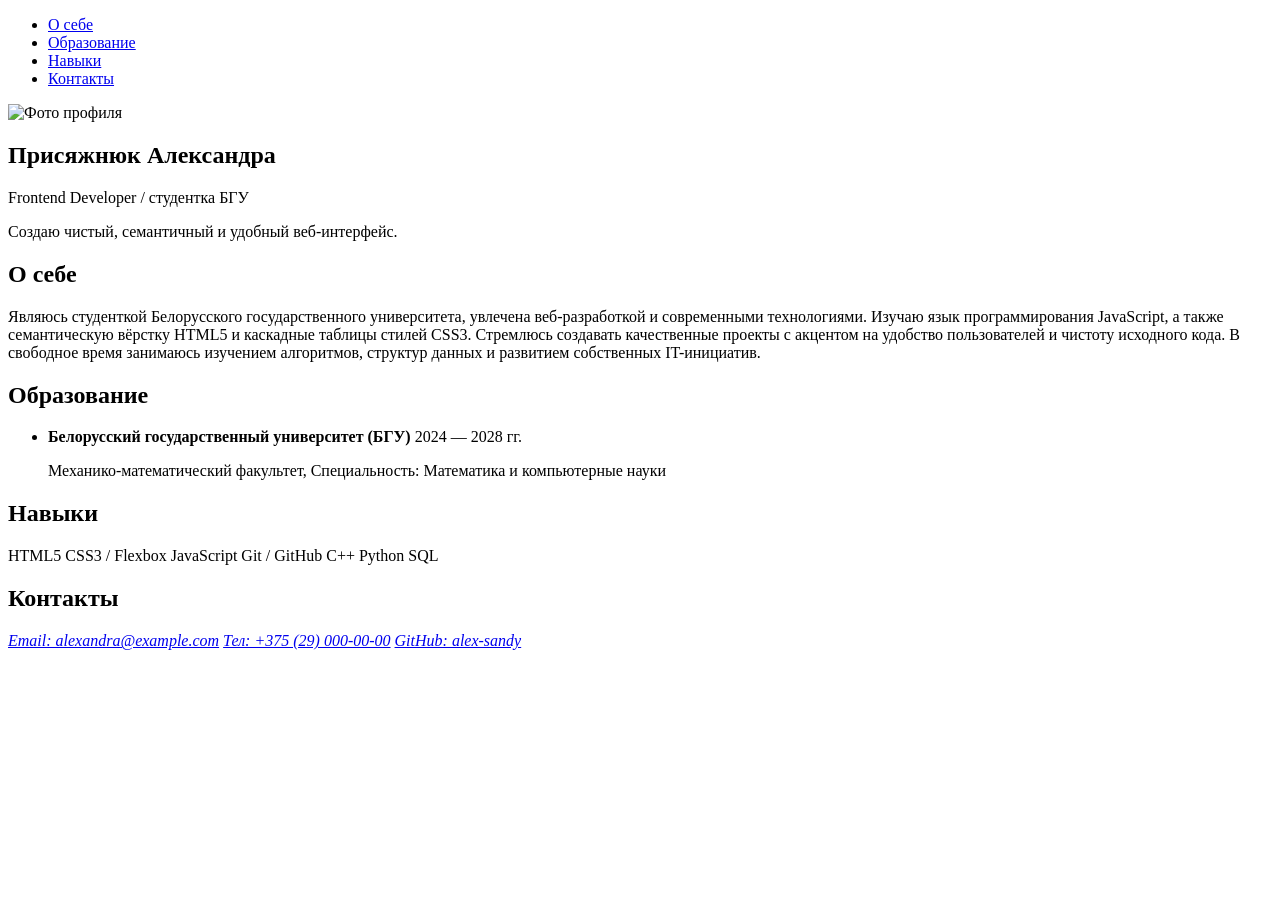
==== task1/index.html @ 9f96651b "task 1" ====
<!DOCTYPE html>
<html lang="ru">
<head>
    <meta charset="UTF-8">
    <meta name="viewport" content="width=device-width, initial-scale=1.0">
    <title>Резюме — Присяжнюк Александра</title>
    <link rel="stylesheet" href="style.css">
</head>
<body>

    <header class="header">
        <nav class="nav">
            <ul class="nav-list">
                <li><a href="#about">О себе</a></li>
                <li><a href="#education">Образование</a></li>
                <li><a href="#skills">Навыки</a></li>
                <li><a href="#contacts">Контакты</a></li>
            </ul>
        </nav>
        
        <section class="profile-header">
            <img src="https://i.pravatar.cc/300" alt="Фото профиля" class="avatar">
            <div class="header-text">
                <h1>Присяжнюк Александра</h1>
                <p class="subtitle">Frontend Developer / студентка БГУ</p>
                <p class="slogan">Создаю чистый, семантичный и удобный веб-интерфейс.</p>
            </div>
        </section>
    </header>

    <main class="main-content">
        <section id="about" class="card">
            <h2>О себе</h2>
            <article>
                <p>
                    Являюсь студенткой Белорусского государственного университета, увлечена веб-разработкой и современными технологиями. 
                    Изучаю язык программирования JavaScript, а также семантическую вёрстку HTML5 и каскадные таблицы стилей CSS3. 
                    Стремлюсь создавать качественные проекты с акцентом на удобство пользователей и чистоту исходного кода. 
                    В свободное время занимаюсь изучением алгоритмов, структур данных и развитием собственных IT-инициатив.
                </p>
            </article>
        </section>

        <section id="education" class="card">
            <h2>Образование</h2>
            <ul class="education-list">
                <li class="edu-item">
                    <strong>Белорусский государственный университет (БГУ)</strong>
                    <span>2024 — 2028 гг.</span>
                    <p>Механико-математический факультет, Специальность: Математика и компьютерные науки</p>
                </li>
            </ul>
        </section>

        <section id="skills" class="card">
            <h2>Навыки</h2>
            <div class="skills-container">
                <span class="skill">HTML5</span>
                <span class="skill">CSS3 / Flexbox</span>
                <span class="skill">JavaScript</span>
                <span class="skill">Git / GitHub</span>
                <span class="skill">C++</span>
                <span class="skill">Python</span>
                <span class="skill">SQL</span>
            </div>
        </section>
    </main>

    <footer id="contacts" class="footer">
        <h2>Контакты</h2>
        <address class="contacts-list">
            <a href="mailto:alexandra@example.com" class="contact-link">Email: alexandra@example.com</a>
            <a href="tel:+375290000000" class="contact-link">Тел: +375 (29) 000-00-00</a>
            <a href="https://github.com/alex-sandy" target="_blank" rel="noopener noreferrer" class="contact-link">GitHub: alex-sandy</a>
        </address>
    </footer>

</body>
</html>
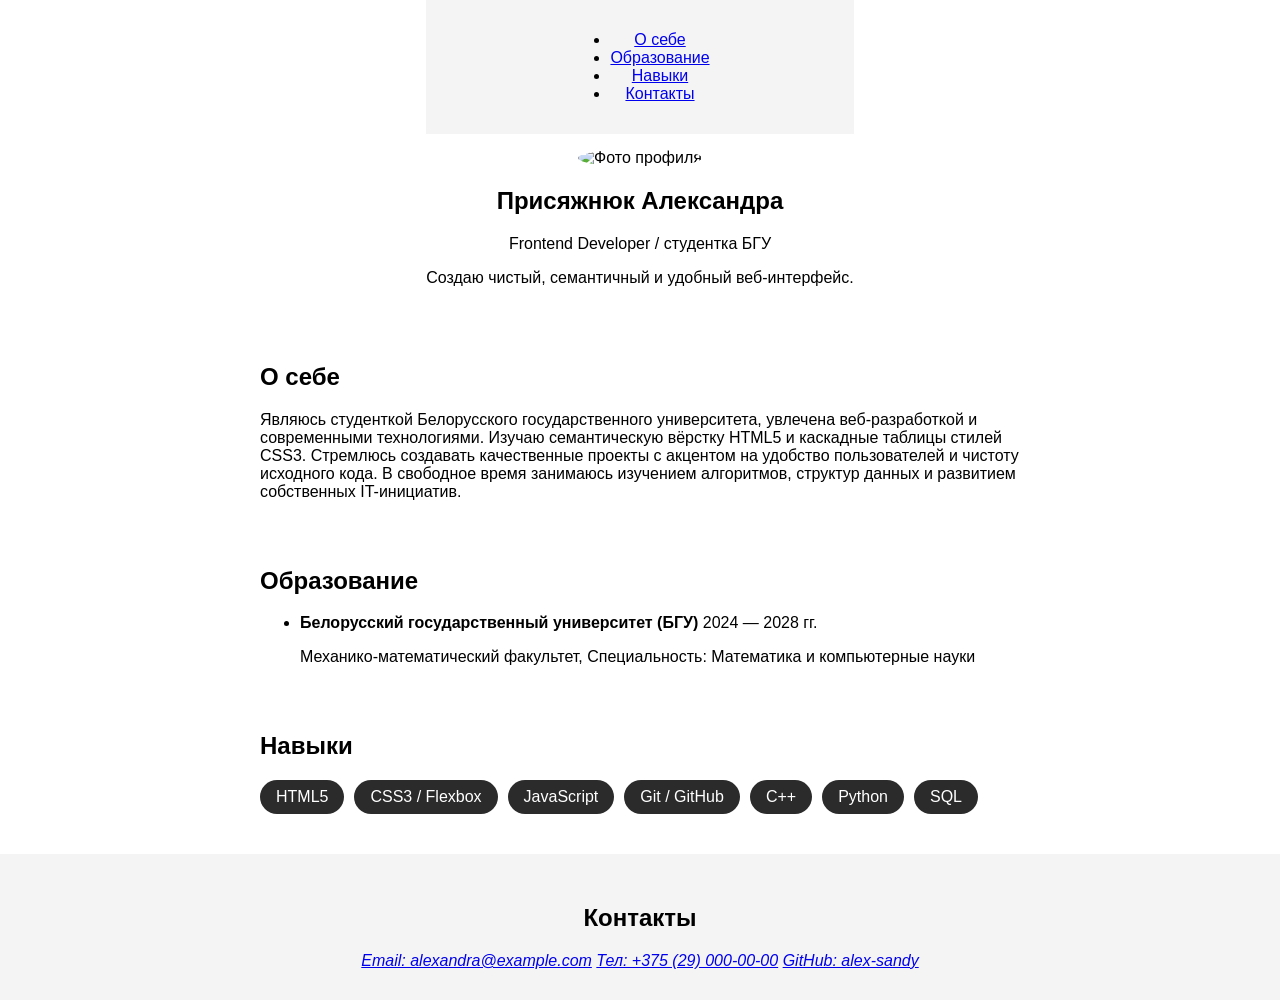
==== commit 1fbfaaea: "task 3" ====
--- a/task1/index.html
+++ b/task1/index.html
@@ -34,7 +34,7 @@
             <article>
                 <p>
                     Являюсь студенткой Белорусского государственного университета, увлечена веб-разработкой и современными технологиями. 
-                    Изучаю язык программирования JavaScript, а также семантическую вёрстку HTML5 и каскадные таблицы стилей CSS3. 
+                    Изучаю семантическую вёрстку HTML5 и каскадные таблицы стилей CSS3. 
                     Стремлюсь создавать качественные проекты с акцентом на удобство пользователей и чистоту исходного кода. 
                     В свободное время занимаюсь изучением алгоритмов, структур данных и развитием собственных IT-инициатив.
                 </p>
--- a/task1/style.css
+++ b/task1/style.css
@@ -0,0 +1,92 @@
+/* Глобальный сброс и обязательное свойство */
+* {
+    box-sizing: border-box;
+}
+
+body {
+    font-family: Arial, sans-serif;
+    margin: 0;
+    padding: 0;
+    display: flex;
+    flex-direction: column;
+    align-items: center; /* Центрируем весь контент по горизонтали */
+    gap: 40px; /* Отступы между крупными секциями */
+}
+
+/* Навигация */
+nav {
+    display: flex;
+    justify-content: center; /* Выравнивание ссылок по центру */
+    gap: 20px;
+    padding: 15px;
+    width: 100%;
+    background-color: #f4f4f4;
+}
+
+/* Шапка с фото */
+header {
+    display: flex;
+    flex-direction: column; /* Элементы идут сверху вниз */
+    align-items: center;
+    text-align: center;
+    gap: 15px;
+    padding: 0 20px;
+}
+
+.avatar {
+    border-radius: 50%;
+    width: 200px;
+    height: 200px;
+}
+
+/* Основной контент */
+main {
+    display: flex;
+    flex-direction: column;
+    gap: 30px;
+    max-width: 800px;
+    width: 100%;
+    padding: 0 20px;
+}
+
+/* Навыки (чипсы/пилюли) */
+.skills-container {
+    display: flex;
+    flex-wrap: wrap; /* Разрешаем перенос на новую строку, если не влезают */
+    gap: 10px;
+}
+
+.skill {
+    background-color: #2b2b2b;
+    color: white;
+    padding: 8px 16px;
+    border-radius: 20px; /* Делаем форму пилюли */
+}
+
+/* Контакты в футере */
+footer {
+    display: flex;
+    flex-direction: column;
+    align-items: center;
+    width: 100%;
+    background-color: #f4f4f4;
+    padding: 30px 0;
+}
+
+.contacts-links {
+    display: flex;
+    justify-content: center;
+    gap: 30px;
+}
+
+.contacts-links a {
+    text-decoration: none;
+    color: #333;
+    font-weight: bold;
+}
+
+/* Обязательный hover-эффект для ссылок */
+.contacts-links a:hover {
+    color: #007bff;
+    text-decoration: underline;
+}
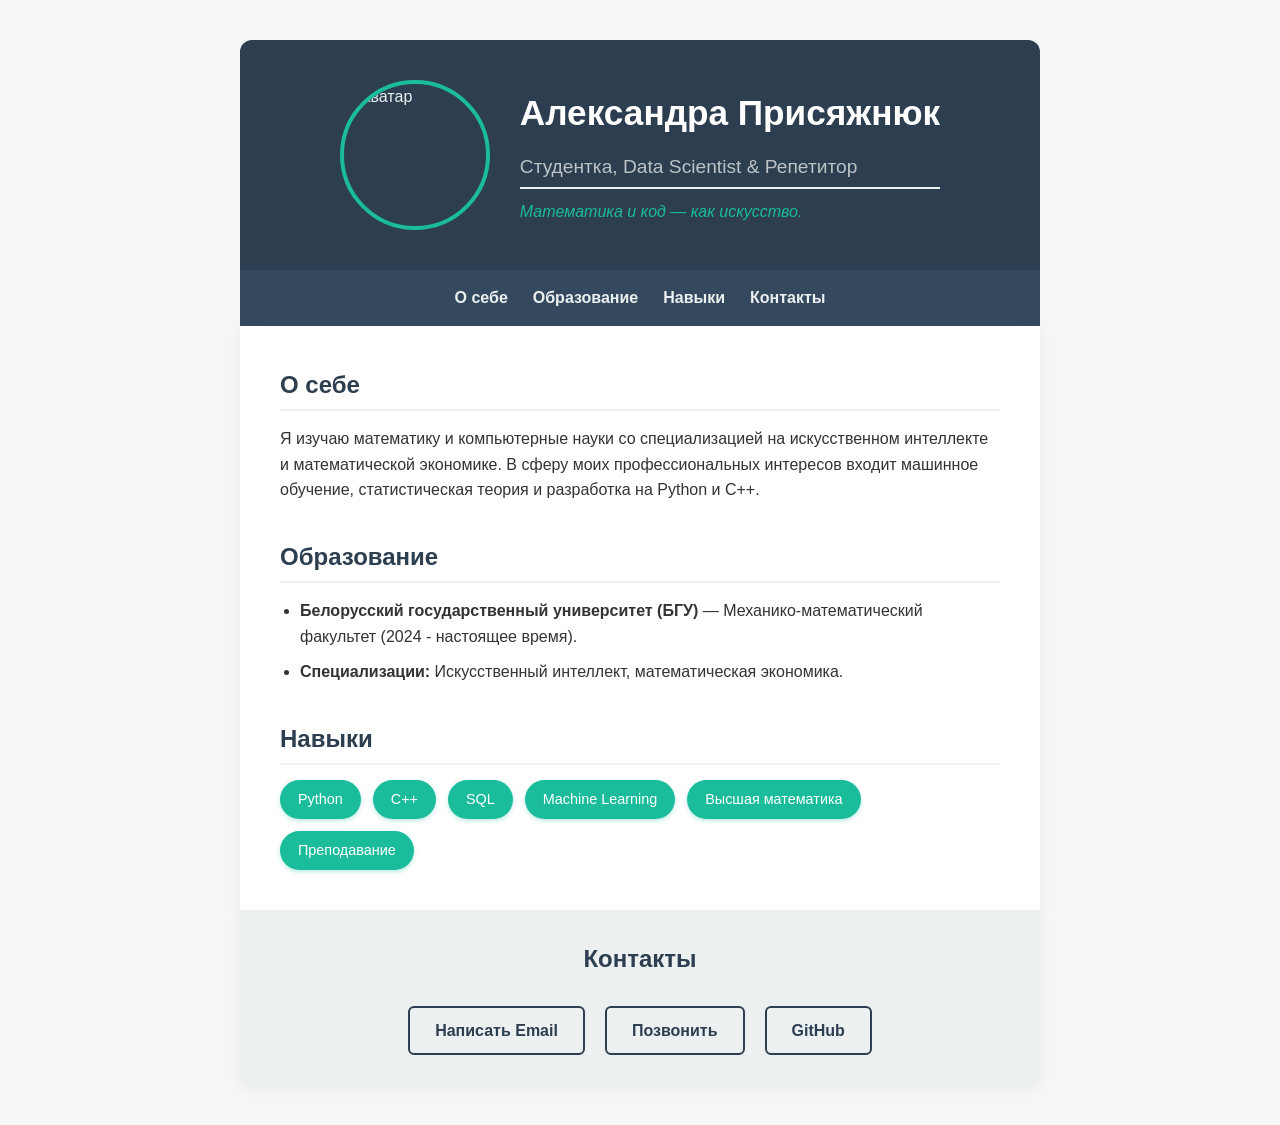
==== commit 3548a196: "task 1 improve" ====
--- a/task1/index.html
+++ b/task1/index.html
@@ -1,79 +1,71 @@
 <!DOCTYPE html>
 <html lang="ru">
 <head>
-    <meta charset="UTF-8">
-    <meta name="viewport" content="width=device-width, initial-scale=1.0">
-    <title>Резюме — Присяжнюк Александра</title>
+    <meta charset="utf-8">
+    <meta name="viewport" content="width=device-width, initial-scale=1">
+    <title>Резюме - Александра Присяжнюк</title>
     <link rel="stylesheet" href="style.css">
 </head>
 <body>
-
-    <header class="header">
-        <nav class="nav">
-            <ul class="nav-list">
-                <li><a href="#about">О себе</a></li>
-                <li><a href="#education">Образование</a></li>
-                <li><a href="#skills">Навыки</a></li>
-                <li><a href="#contacts">Контакты</a></li>
-            </ul>
-        </nav>
-        
-        <section class="profile-header">
-            <img src="https://i.pravatar.cc/300" alt="Фото профиля" class="avatar">
-            <div class="header-text">
-                <h1>Присяжнюк Александра</h1>
-                <p class="subtitle">Frontend Developer / студентка БГУ</p>
-                <p class="slogan">Создаю чистый, семантичный и удобный веб-интерфейс.</p>
-            </div>
-        </section>
+    <!-- Шапка резюме -->
+    <header id="top">
+        <img src="https://i.pravatar.cc/300?img=47" alt="Аватар" class="avatar">
+        <div class="header-text">
+            <h1>Александра Присяжнюк</h1>
+            <h2>Студентка, Data Scientist & Репетитор</h2>
+            <p class="slogan">Математика и код — как искусство.</p>
+        </div>
     </header>
 
-    <main class="main-content">
-        <section id="about" class="card">
+    <!-- Навигация -->
+    <nav>
+        <a href="#about">О себе</a>
+        <a href="#education">Образование</a>
+        <a href="#skills">Навыки</a>
+        <a href="#contacts">Контакты</a>
+    </nav>
+
+    <!-- Основной контент -->
+    <main>
+        <!-- Блок О себе -->
+        <section id="about">
             <h2>О себе</h2>
             <article>
-                <p>
-                    Являюсь студенткой Белорусского государственного университета, увлечена веб-разработкой и современными технологиями. 
-                    Изучаю семантическую вёрстку HTML5 и каскадные таблицы стилей CSS3. 
-                    Стремлюсь создавать качественные проекты с акцентом на удобство пользователей и чистоту исходного кода. 
-                    В свободное время занимаюсь изучением алгоритмов, структур данных и развитием собственных IT-инициатив.
-                </p>
+                <p>Я изучаю математику и компьютерные науки со специализацией на искусственном интеллекте и математической экономике. В сферу моих профессиональных интересов входит машинное обучение, статистическая теория и разработка на Python и C++.</p>
             </article>
         </section>
 
-        <section id="education" class="card">
+        <!-- Блок Образования -->
+        <section id="education">
             <h2>Образование</h2>
-            <ul class="education-list">
-                <li class="edu-item">
-                    <strong>Белорусский государственный университет (БГУ)</strong>
-                    <span>2024 — 2028 гг.</span>
-                    <p>Механико-математический факультет, Специальность: Математика и компьютерные науки</p>
-                </li>
+            <ul>
+                <li><strong>Белорусский государственный университет (БГУ)</strong> — Механико-математический факультет (2024 - настоящее время).</li>
+                <li><strong>Специализации:</strong> Искусственный интеллект, математическая экономика.</li>
             </ul>
         </section>
 
-        <section id="skills" class="card">
+        <!-- Блок Навыков -->
+        <section id="skills">
             <h2>Навыки</h2>
             <div class="skills-container">
-                <span class="skill">HTML5</span>
-                <span class="skill">CSS3 / Flexbox</span>
-                <span class="skill">JavaScript</span>
-                <span class="skill">Git / GitHub</span>
+                <span class="skill">Python</span>
                 <span class="skill">C++</span>
-                <span class="skill">Python</span>
                 <span class="skill">SQL</span>
+                <span class="skill">Machine Learning</span>
+                <span class="skill">Высшая математика</span>
+                <span class="skill">Преподавание</span>
             </div>
         </section>
     </main>
 
-    <footer id="contacts" class="footer">
+    <!-- Подвал с контактами -->
+    <footer id="contacts">
         <h2>Контакты</h2>
-        <address class="contacts-list">
-            <a href="mailto:alexandra@example.com" class="contact-link">Email: alexandra@example.com</a>
-            <a href="tel:+375290000000" class="contact-link">Тел: +375 (29) 000-00-00</a>
-            <a href="https://github.com/alex-sandy" target="_blank" rel="noopener noreferrer" class="contact-link">GitHub: alex-sandy</a>
-        </address>
+        <div class="contacts-container">
+            <a href="mailto:alexandra.example@gmail.com">Написать Email</a>
+            <a href="tel:+375000000000">Позвонить</a>
+            <a href="https://github.com/web-course-2026" target="_blank">GitHub</a>
+        </div>
     </footer>
-
 </body>
-</html>
+</html>
--- a/task1/style.css
+++ b/task1/style.css
@@ -1,92 +1,177 @@
-/* Глобальный сброс и обязательное свойство */
+/* Глобальный сброс и box-sizing по требованиям */
 * {
     box-sizing: border-box;
+    margin: 0;
+    padding: 0;
 }
 
 body {
-    font-family: Arial, sans-serif;
-    margin: 0;
-    padding: 0;
+    font-family: 'Segoe UI', Tahoma, Geneva, Verdana, sans-serif;
+    background-color: #f4f7f6;
+    color: #333;
+    line-height: 1.6;
+    /* Центрирование всего контента через Flexbox */
     display: flex;
     flex-direction: column;
-    align-items: center; /* Центрируем весь контент по горизонтали */
-    gap: 40px; /* Отступы между крупными секциями */
+    align-items: center;
+}
+
+/* Оформление шапки */
+header {
+    display: flex;
+    flex-direction: row;
+    flex-wrap: wrap;
+    align-items: center;
+    justify-content: center;
+    gap: 30px;
+    background-color: #2c3e50;
+    color: #ecf0f1;
+    width: 100%;
+    max-width: 800px;
+    padding: 40px;
+    margin-top: 40px;
+    border-radius: 12px 12px 0 0;
+}
+
+.avatar {
+    width: 150px;
+    height: 150px;
+    border-radius: 50%;
+    object-fit: cover;
+    border: 4px solid #1abc9c;
+}
+
+.header-text {
+    display: flex;
+    flex-direction: column;
+    gap: 10px;
+}
+
+header h1 {
+    font-size: 2.2em;
+    color: #fff;
+}
+
+header h2 {
+    font-size: 1.2em;
+    color: #bdc3c7;
+    font-weight: normal;
+}
+
+.slogan {
+    font-style: italic;
+    color: #1abc9c;
 }
 
 /* Навигация */
 nav {
     display: flex;
-    justify-content: center; /* Выравнивание ссылок по центру */
-    gap: 20px;
+    flex-direction: row;
+    flex-wrap: wrap;
+    justify-content: center;
+    gap: 25px;
+    background-color: #34495e;
+    width: 100%;
+    max-width: 800px;
     padding: 15px;
-    width: 100%;
-    background-color: #f4f4f4;
 }
 
-/* Шапка с фото */
-header {
-    display: flex;
-    flex-direction: column; /* Элементы идут сверху вниз */
-    align-items: center;
-    text-align: center;
-    gap: 15px;
-    padding: 0 20px;
+nav a {
+    color: #ecf0f1;
+    text-decoration: none;
+    font-weight: 600;
+    transition: color 0.3s ease;
 }
 
-.avatar {
-    border-radius: 50%;
-    width: 200px;
-    height: 200px;
+nav a:hover {
+    color: #1abc9c;
 }
 
 /* Основной контент */
 main {
     display: flex;
     flex-direction: column;
-    gap: 30px;
+    gap: 35px;
+    background-color: #ffffff;
+    width: 100%;
     max-width: 800px;
-    width: 100%;
-    padding: 0 20px;
+    padding: 40px;
+    box-shadow: 0 4px 15px rgba(0,0,0,0.05);
 }
 
-/* Навыки (чипсы/пилюли) */
-.skills-container {
+section {
     display: flex;
-    flex-wrap: wrap; /* Разрешаем перенос на новую строку, если не влезают */
+    flex-direction: column;
+    gap: 15px;
+}
+
+h2 {
+    color: #2c3e50;
+    border-bottom: 2px solid #ecf0f1;
+    padding-bottom: 5px;
+}
+
+ul {
+    list-style-type: disc;
+    padding-left: 20px;
+    display: flex;
+    flex-direction: column;
     gap: 10px;
 }
 
-.skill {
-    background-color: #2b2b2b;
-    color: white;
-    padding: 8px 16px;
-    border-radius: 20px; /* Делаем форму пилюли */
+/* Оформление навыков в виде "пилюль" */
+.skills-container {
+    display: flex;
+    flex-direction: row;
+    flex-wrap: wrap;
+    gap: 12px;
 }
 
-/* Контакты в футере */
+.skill {
+    background-color: #1abc9c;
+    color: #ffffff;
+    padding: 8px 18px;
+    border-radius: 20px;
+    font-size: 0.9em;
+    font-weight: 500;
+    box-shadow: 0 2px 4px rgba(26, 188, 156, 0.3);
+}
+
+/* Подвал и контакты */
 footer {
     display: flex;
     flex-direction: column;
     align-items: center;
+    gap: 20px;
+    background-color: #ecf0f1;
     width: 100%;
-    background-color: #f4f4f4;
-    padding: 30px 0;
+    max-width: 800px;
+    padding: 30px;
+    margin-bottom: 40px;
+    border-radius: 0 0 12px 12px;
+    box-shadow: 0 4px 15px rgba(0,0,0,0.05);
 }
 
-.contacts-links {
+.contacts-container {
     display: flex;
+    flex-direction: row;
+    flex-wrap: wrap;
     justify-content: center;
-    gap: 30px;
+    gap: 20px;
 }
 
-.contacts-links a {
+/* Интерактивные ссылки с hover-эффектом */
+.contacts-container a {
+    color: #2c3e50;
     text-decoration: none;
-    color: #333;
-    font-weight: bold;
+    padding: 10px 25px;
+    border: 2px solid #2c3e50;
+    border-radius: 6px;
+    font-weight: 600;
+    transition: all 0.3s ease;
 }
 
-/* Обязательный hover-эффект для ссылок */
-.contacts-links a:hover {
-    color: #007bff;
-    text-decoration: underline;
+.contacts-container a:hover {
+    background-color: #2c3e50;
+    color: #ffffff;
 }
